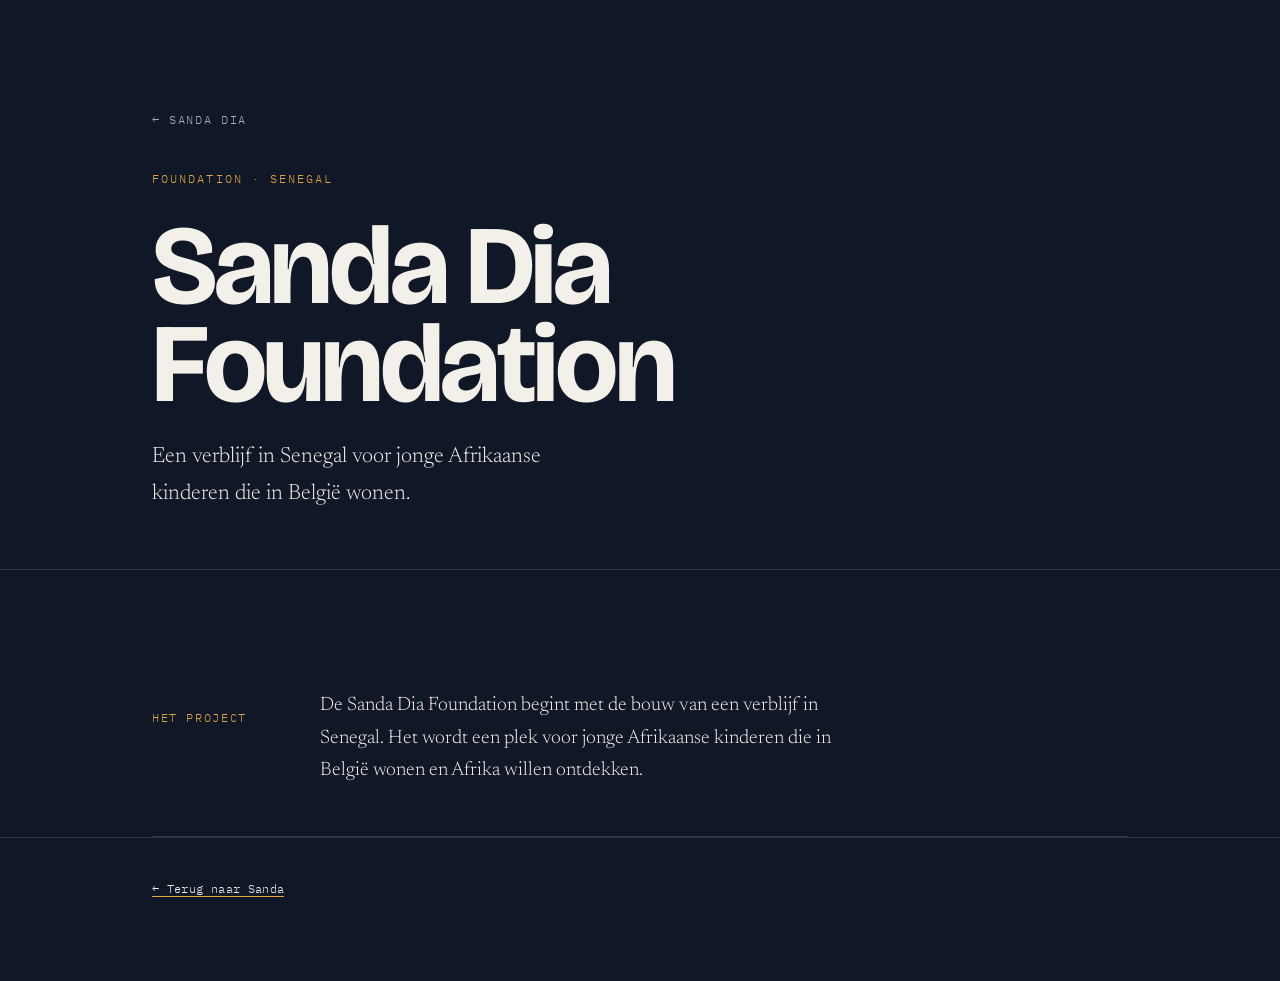
==== foundation.html @ f2f9f0df "Add Sanda Dia Foundation page with its own Drive gallery New foundation.html introduces the foundati" ====
<!DOCTYPE html>
<html lang="nl">
<head>
<meta charset="utf-8">
<meta name="viewport" content="width=device-width, initial-scale=1">
<title>Sanda Dia Foundation</title>
<meta name="description" content="De Sanda Dia Foundation bouwt een verblijf in Senegal voor jonge Afrikaanse kinderen die in België wonen.">
<link rel="preconnect" href="https://fonts.googleapis.com">
<link rel="preconnect" href="https://fonts.gstatic.com" crossorigin>
<link href="https://fonts.googleapis.com/css2?family=Bricolage+Grotesque:opsz,wght@12..96,500;12..96,700&family=Newsreader:ital,opsz,wght@0,6..72,300;0,6..72,400;1,6..72,300&family=IBM+Plex+Mono:wght@400;500&display=swap" rel="stylesheet">
<link rel="stylesheet" href="style.css">
</head>
<body>

<header class="hero">
  <div class="wrap">
    <a class="back rise" href="index.html">&larr; Sanda Dia</a>
    <p class="eyebrow rise">Foundation &middot; Senegal</p>
    <div class="rise d1">
      <h1><span>Sanda Dia</span><span>Foundation</span></h1>
      <p class="lede">Een verblijf in Senegal voor jonge Afrikaanse kinderen die in België wonen.</p>
    </div>
  </div>
</header>

<main>
  <div class="wrap">

    <section class="block">
      <p class="marker rise">Het project</p>
      <div class="prose rise d1">
        <p>De Sanda Dia Foundation begint met de bouw van een verblijf in Senegal. Het wordt een plek voor jonge Afrikaanse kinderen die in België wonen en Afrika willen ontdekken.</p>
      </div>
    </section>

    <section class="block gallery" data-drive-folder="PASTE_FOUNDATION_FOLDER_ID" hidden>
      <p class="marker">De bouw</p>
      <div>
        <p class="gallery-intro">Foto's van het project in Senegal.</p>
        <div class="grid"></div>
      </div>
    </section>

  </div>
</main>

<footer>
  <div class="wrap">
    <p><a href="index.html">&larr; Terug naar Sanda</a></p>
  </div>
</footer>

<script src="gallery.js" defer></script>

</body>
</html>
---- style.css ----
:root{
  --night:#101726;
  --night-2:#182134;
  --ink:#F3F0E9;
  --ink-dim:#A7AFC0;
  --ochre:#E3A63C;
  --line:rgba(243,240,233,.14);
  --measure:34rem;
}

*{box-sizing:border-box;}
html{-webkit-text-size-adjust:100%;}
body{
  margin:0;
  background:var(--night);
  color:var(--ink);
  font-family:"Newsreader",Georgia,serif;
  font-weight:300;
  font-size:clamp(1.06rem,.98rem + .5vw,1.22rem);
  line-height:1.68;
  -webkit-font-smoothing:antialiased;
}

.wrap{width:100%;max-width:64rem;margin:0 auto;padding:0 1.5rem;}

/* ---------- hero ---------- */
.hero{
  padding:clamp(3rem,9vw,6.5rem) 0 clamp(2rem,5vw,3.5rem);
  border-bottom:1px solid var(--line);
}
.eyebrow{
  font-family:"IBM Plex Mono",monospace;
  font-size:.72rem;
  letter-spacing:.18em;
  text-transform:uppercase;
  color:var(--ochre);
  margin:0 0 1.75rem;
}
.hero-grid{
  display:grid;
  grid-template-columns:minmax(0,1fr);
  gap:clamp(2rem,5vw,3.5rem);
  align-items:end;
}
@media (min-width:52rem){
  .hero-grid{grid-template-columns:1.35fr .85fr;}
}

h1{
  font-family:"Bricolage Grotesque",system-ui,sans-serif;
  font-weight:700;
  font-size:clamp(3.2rem,12vw,7rem);
  line-height:.88;
  letter-spacing:-.03em;
  margin:0;
}
h1 span{display:block;}
.lifespan{
  font-family:"IBM Plex Mono",monospace;
  font-size:.95rem;
  letter-spacing:.06em;
  color:var(--ink-dim);
  margin:1.4rem 0 0;
}
.lede{
  margin:1.6rem 0 0;
  max-width:26rem;
  font-size:1.12em;
  color:var(--ink);
}

/* ---------- portrait ---------- */
figure{margin:0;}
.portrait{
  aspect-ratio:4/5;
  width:100%;
  background:var(--night-2);
  border:1px solid var(--line);
  display:flex;
  align-items:center;
  justify-content:center;
  text-align:center;
  padding:1.5rem;
  overflow:hidden;
}
.portrait img{width:100%;height:100%;object-fit:cover;object-position:55% 38%;display:block;}

.tall{
  margin:0 auto;
  max-width:24rem;
}
.tall .frame{
  aspect-ratio:3/4;
  width:100%;
  background:var(--night-2);
  border:1px solid var(--line);
  overflow:hidden;
}
.tall img{width:100%;height:100%;object-fit:cover;object-position:50% 30%;display:block;}
.tall figcaption{text-align:center;}

.wide{
  margin:clamp(2rem,5vw,3rem) 0 0;
}
.wide .frame{
  aspect-ratio:16/9;
  width:100%;
  background:var(--night-2);
  border:1px solid var(--line);
  overflow:hidden;
}
.wide img{width:100%;height:100%;object-fit:cover;object-position:62% 45%;display:block;}
.portrait .slot{
  font-family:"IBM Plex Mono",monospace;
  font-size:.72rem;
  line-height:1.7;
  letter-spacing:.04em;
  color:var(--ink-dim);
}
figcaption{
  font-family:"IBM Plex Mono",monospace;
  font-size:.7rem;
  letter-spacing:.05em;
  color:var(--ink-dim);
  margin-top:.75rem;
}

/* ---------- body text ---------- */
main{padding:clamp(2.5rem,7vw,4.5rem) 0 0;}
.prose{max-width:var(--measure);}
.prose p{margin:0 0 1.5em;}
.prose p:last-child{margin-bottom:0;}

.block{
  display:grid;
  grid-template-columns:minmax(0,1fr);
  gap:.75rem 2.5rem;
  padding:clamp(2rem,5vw,3rem) 0;
  border-bottom:1px solid var(--line);
}
@media (min-width:52rem){
  .block{grid-template-columns:8rem minmax(0,1fr);}
}
.marker{
  font-family:"IBM Plex Mono",monospace;
  font-size:.72rem;
  letter-spacing:.14em;
  text-transform:uppercase;
  color:var(--ochre);
  padding-top:.6em;
}

/* ---------- drive gallery ---------- */
.gallery[hidden]{display:none;}
.gallery-intro{margin:0 0 1.5rem;color:var(--ink-dim);}
.grid{columns:2;column-gap:.75rem;}
@media (min-width:40rem){ .grid{columns:3;column-gap:1rem;} }
.grid figure{break-inside:avoid;margin:0 0 .75rem;}
.grid button{
  all:unset;display:block;width:100%;cursor:zoom-in;
  background:var(--night-2);border:1px solid var(--line);
}
.grid button:focus-visible{outline:2px solid var(--ochre);outline-offset:3px;}
.grid img{display:block;width:100%;height:auto;opacity:0;transition:opacity .6s ease;}
.grid img.loaded{opacity:1;}
.grid figcaption{margin-top:.4rem;}

.viewer{
  border:0;padding:0;margin:auto;background:transparent;
  max-width:100vw;max-height:100dvh;
}
.viewer::backdrop{background:rgba(8,12,20,.94);}
.viewer img{display:block;max-width:94vw;max-height:88dvh;width:auto;height:auto;margin:0 auto;}
.viewer p{
  font-family:"IBM Plex Mono",monospace;font-size:.72rem;letter-spacing:.05em;
  color:var(--ink-dim);text-align:center;margin:.75rem 1rem 0;
}
.viewer button{
  position:fixed;top:.75rem;right:.75rem;
  font:500 .75rem "IBM Plex Mono",monospace;letter-spacing:.1em;text-transform:uppercase;
  color:var(--ink);background:var(--night-2);border:1px solid var(--line);
  padding:.6rem .9rem;cursor:pointer;
}

/* ---------- closing ---------- */
.closing{
  padding:clamp(3rem,8vw,5.5rem) 0;
  text-align:center;
}
.closing p{
  font-family:"Bricolage Grotesque",system-ui,sans-serif;
  font-weight:500;
  font-size:clamp(1.4rem,4.5vw,2.1rem);
  line-height:1.3;
  letter-spacing:-.015em;
  max-width:30rem;
  margin:0 auto;
  text-wrap:balance;
}

footer{
  border-top:1px solid var(--line);
  padding:2.5rem 0 4rem;
  font-family:"IBM Plex Mono",monospace;
  font-size:.74rem;
  line-height:1.9;
  letter-spacing:.03em;
  color:var(--ink-dim);
}
footer p{margin:0 0 1rem;max-width:34rem;}
footer a{color:var(--ink);text-decoration:none;border-bottom:1px solid var(--ochre);}
footer a:hover{color:var(--ochre);}
a:focus-visible,:focus-visible{outline:2px solid var(--ochre);outline-offset:3px;}

/* ---------- motion ---------- */
.rise{opacity:0;transform:translateY(14px);animation:rise .9s cubic-bezier(.2,.7,.3,1) forwards;}
.rise:nth-child(2){animation-delay:.1s;}
.d1{animation-delay:.08s;} .d2{animation-delay:.16s;} .d3{animation-delay:.24s;}
@keyframes rise{to{opacity:1;transform:none;}}
@media (prefers-reduced-motion:reduce){
  .rise{animation:none;opacity:1;transform:none;}
}

/* ---------- links between pages ---------- */
.back{
  display:inline-block;
  font-family:"IBM Plex Mono",monospace;
  font-size:.72rem;
  letter-spacing:.14em;
  text-transform:uppercase;
  color:var(--ink-dim);
  text-decoration:none;
  margin:0 0 2.5rem;
}
.back:hover{color:var(--ochre);}

.cta{padding:0 0 clamp(3rem,8vw,5rem);}
.cta a{
  display:block;
  max-width:34rem;
  margin:0 auto;
  padding:1.5rem 1.6rem;
  border:1px solid var(--line);
  border-left:3px solid var(--ochre);
  background:var(--night-2);
  color:var(--ink);
  text-decoration:none;
  transition:border-color .2s ease;
}
.cta a:hover{border-color:var(--ochre);}
.cta .cta-title{
  display:block;
  font-family:"Bricolage Grotesque",system-ui,sans-serif;
  font-weight:700;
  font-size:1.5rem;
  letter-spacing:-.015em;
  line-height:1.2;
}
.cta .cta-text{display:block;margin-top:.4rem;color:var(--ink-dim);}
.cta .cta-go{
  display:block;
  margin-top:1rem;
  font-family:"IBM Plex Mono",monospace;
  font-size:.72rem;
  letter-spacing:.14em;
  text-transform:uppercase;
  color:var(--ochre);
}
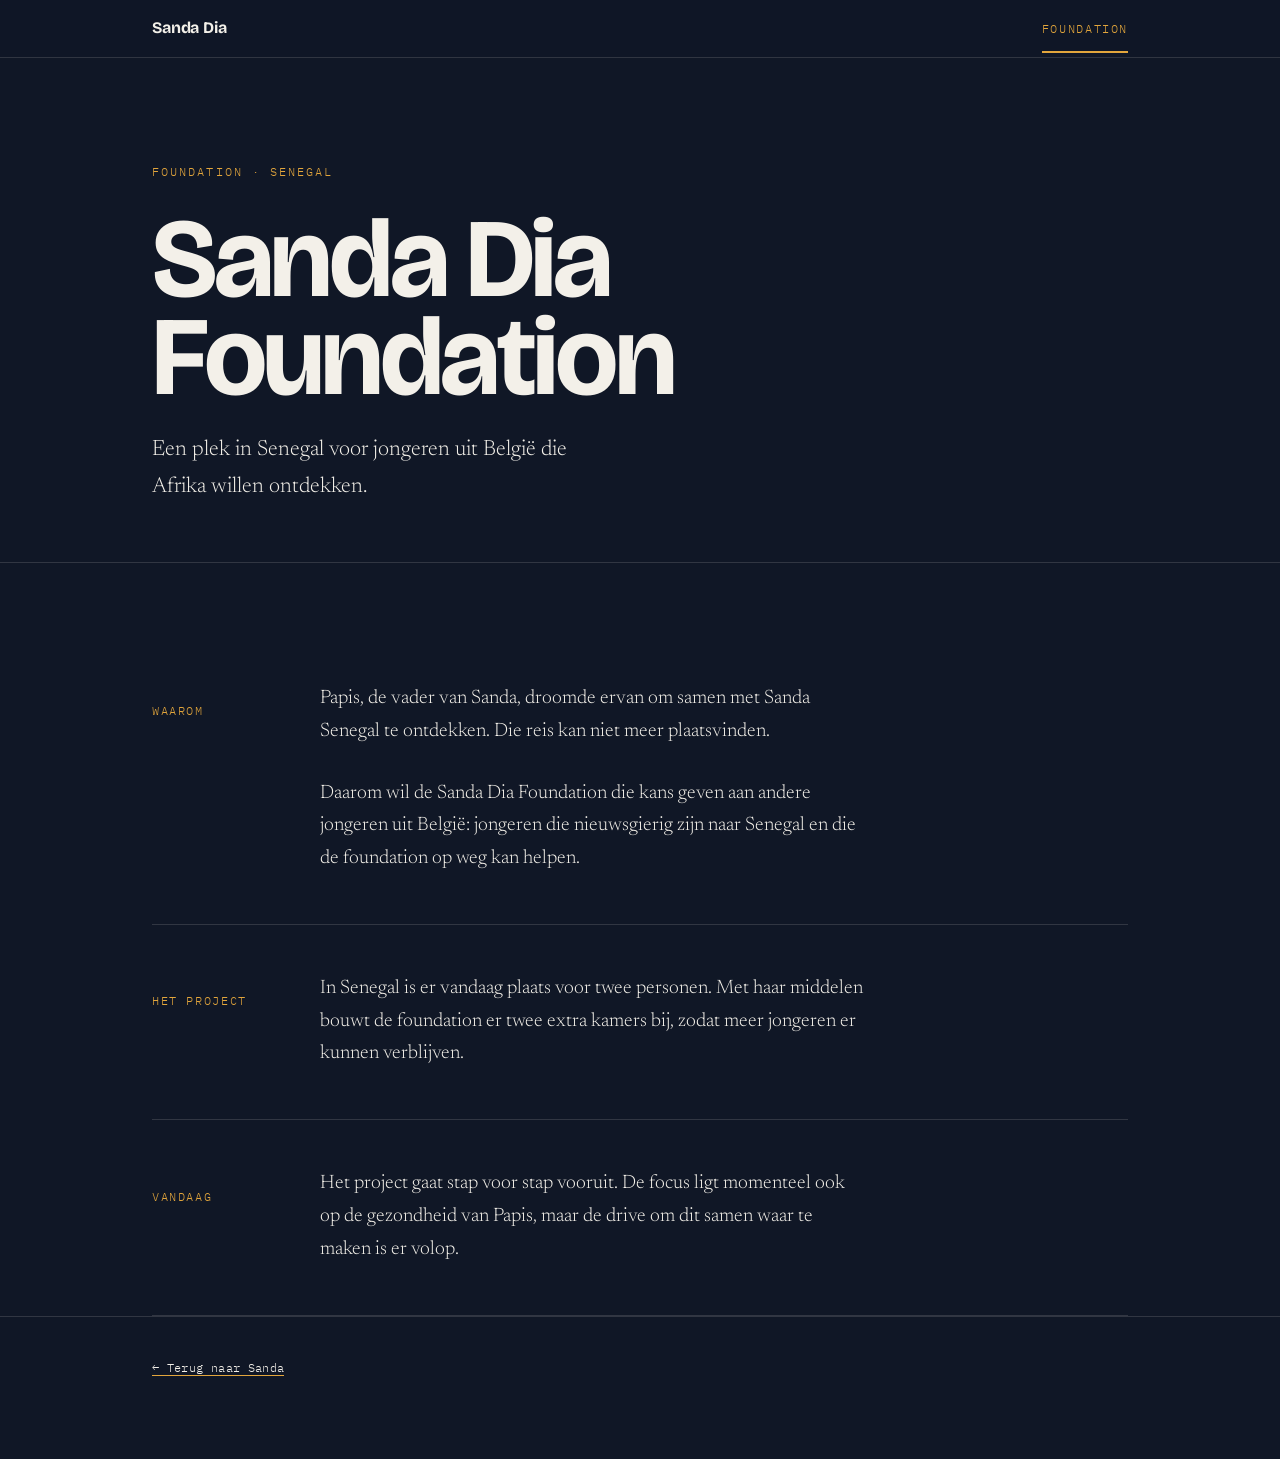
==== commit 1659bb53: "Add top nav bar and expand the foundation text Both pages get a sticky nav bar (Sanda Dia / Foundati" ====
--- a/foundation.html
+++ b/foundation.html
@@ -4,7 +4,7 @@
 <meta charset="utf-8">
 <meta name="viewport" content="width=device-width, initial-scale=1">
 <title>Sanda Dia Foundation</title>
-<meta name="description" content="De Sanda Dia Foundation bouwt een verblijf in Senegal voor jonge Afrikaanse kinderen die in België wonen.">
+<meta name="description" content="De Sanda Dia Foundation bouwt in Senegal een plek voor jongeren uit België die Afrika willen ontdekken.">
 <link rel="preconnect" href="https://fonts.googleapis.com">
 <link rel="preconnect" href="https://fonts.gstatic.com" crossorigin>
 <link href="https://fonts.googleapis.com/css2?family=Bricolage+Grotesque:opsz,wght@12..96,500;12..96,700&family=Newsreader:ital,opsz,wght@0,6..72,300;0,6..72,400;1,6..72,300&family=IBM+Plex+Mono:wght@400;500&display=swap" rel="stylesheet">
@@ -12,13 +12,19 @@
 </head>
 <body>
 
+<nav class="topnav" aria-label="Hoofdmenu">
+  <div class="wrap">
+    <a class="topnav-home" href="index.html">Sanda Dia</a>
+    <a href="foundation.html" aria-current="page">Foundation</a>
+  </div>
+</nav>
+
 <header class="hero">
   <div class="wrap">
-    <a class="back rise" href="index.html">&larr; Sanda Dia</a>
     <p class="eyebrow rise">Foundation &middot; Senegal</p>
     <div class="rise d1">
       <h1><span>Sanda Dia</span><span>Foundation</span></h1>
-      <p class="lede">Een verblijf in Senegal voor jonge Afrikaanse kinderen die in België wonen.</p>
+      <p class="lede">Een plek in Senegal voor jongeren uit België die Afrika willen ontdekken.</p>
     </div>
   </div>
 </header>
@@ -27,16 +33,31 @@
   <div class="wrap">
 
     <section class="block">
-      <p class="marker rise">Het project</p>
+      <p class="marker rise">Waarom</p>
       <div class="prose rise d1">
-        <p>De Sanda Dia Foundation begint met de bouw van een verblijf in Senegal. Het wordt een plek voor jonge Afrikaanse kinderen die in België wonen en Afrika willen ontdekken.</p>
+        <p>Papis, de vader van Sanda, droomde ervan om samen met Sanda Senegal te ontdekken. Die reis kan niet meer plaatsvinden.</p>
+        <p>Daarom wil de Sanda Dia Foundation die kans geven aan andere jongeren uit België: jongeren die nieuwsgierig zijn naar Senegal en die de foundation op weg kan helpen.</p>
       </div>
     </section>
 
-    <section class="block gallery" data-drive-folder="PASTE_FOUNDATION_FOLDER_ID" hidden>
+    <section class="block">
+      <p class="marker rise">Het project</p>
+      <div class="prose rise d1">
+        <p>In Senegal is er vandaag plaats voor twee personen. Met haar middelen bouwt de foundation er twee extra kamers bij, zodat meer jongeren er kunnen verblijven.</p>
+      </div>
+    </section>
+
+    <section class="block">
+      <p class="marker rise">Vandaag</p>
+      <div class="prose rise d1">
+        <p>Het project gaat stap voor stap vooruit. De focus ligt momenteel ook op de gezondheid van Papis, maar de drive om dit samen waar te maken is er volop.</p>
+      </div>
+    </section>
+
+    <section class="block gallery" data-drive-folder="1SiFNjQ9mHRdMCIzdG6UZR1JFjH1WrNEJ" hidden>
       <p class="marker">De bouw</p>
       <div>
-        <p class="gallery-intro">Foto's van het project in Senegal.</p>
+        <p class="gallery-intro">Foto's en video's van het project in Senegal.</p>
         <div class="grid"></div>
       </div>
     </section>
@@ -50,6 +71,7 @@
   </div>
 </footer>
 
+<script src="config.js" defer></script>
 <script src="gallery.js" defer></script>
 
 </body>
--- a/style.css
+++ b/style.css
@@ -164,6 +164,23 @@
 .grid img{display:block;width:100%;height:auto;opacity:0;transition:opacity .6s ease;}
 .grid img.loaded{opacity:1;}
 .grid figcaption{margin-top:.4rem;}
+.grid button.is-video{position:relative;}
+.grid button.no-thumb{aspect-ratio:16/9;}
+.play{
+  position:absolute;top:50%;left:50%;
+  width:3.25rem;height:3.25rem;margin:-1.625rem 0 0 -1.625rem;
+  border-radius:50%;
+  background:rgba(16,23,38,.72);
+  border:1px solid rgba(243,240,233,.5);
+  transition:background .2s ease;
+}
+.play::after{
+  content:"";position:absolute;top:50%;left:54%;
+  transform:translate(-50%,-50%);
+  border-style:solid;border-width:.6rem 0 .6rem 1rem;
+  border-color:transparent transparent transparent var(--ink);
+}
+.grid button.is-video:hover .play{background:var(--ochre);}
 
 .viewer{
   border:0;padding:0;margin:auto;background:transparent;
@@ -171,6 +188,7 @@
 }
 .viewer::backdrop{background:rgba(8,12,20,.94);}
 .viewer img{display:block;max-width:94vw;max-height:88dvh;width:auto;height:auto;margin:0 auto;}
+.viewer iframe{display:block;max-width:94vw;border:0;margin:0 auto;background:#000;}
 .viewer p{
   font-family:"IBM Plex Mono",monospace;font-size:.72rem;letter-spacing:.05em;
   color:var(--ink-dim);text-align:center;margin:.75rem 1rem 0;
@@ -221,48 +239,32 @@
   .rise{animation:none;opacity:1;transform:none;}
 }
 
-/* ---------- links between pages ---------- */
-.back{
-  display:inline-block;
+/* ---------- nav bar ---------- */
+.topnav{
+  position:sticky;top:0;z-index:10;
+  background:rgba(16,23,38,.92);
+  -webkit-backdrop-filter:blur(8px);backdrop-filter:blur(8px);
+  border-bottom:1px solid var(--line);
+}
+.topnav .wrap{display:flex;align-items:center;justify-content:space-between;gap:1rem;}
+.topnav a{
+  display:block;
+  padding:.95rem 0;
   font-family:"IBM Plex Mono",monospace;
   font-size:.72rem;
   letter-spacing:.14em;
   text-transform:uppercase;
   color:var(--ink-dim);
   text-decoration:none;
-  margin:0 0 2.5rem;
-}
-.back:hover{color:var(--ochre);}
-
-.cta{padding:0 0 clamp(3rem,8vw,5rem);}
-.cta a{
-  display:block;
-  max-width:34rem;
-  margin:0 auto;
-  padding:1.5rem 1.6rem;
-  border:1px solid var(--line);
-  border-left:3px solid var(--ochre);
-  background:var(--night-2);
-  color:var(--ink);
-  text-decoration:none;
-  transition:border-color .2s ease;
-}
-.cta a:hover{border-color:var(--ochre);}
-.cta .cta-title{
-  display:block;
+  transition:color .2s ease;
+}
+.topnav .topnav-home{
   font-family:"Bricolage Grotesque",system-ui,sans-serif;
   font-weight:700;
-  font-size:1.5rem;
-  letter-spacing:-.015em;
-  line-height:1.2;
-}
-.cta .cta-text{display:block;margin-top:.4rem;color:var(--ink-dim);}
-.cta .cta-go{
-  display:block;
-  margin-top:1rem;
-  font-family:"IBM Plex Mono",monospace;
-  font-size:.72rem;
-  letter-spacing:.14em;
-  text-transform:uppercase;
-  color:var(--ochre);
-}
+  font-size:1rem;
+  letter-spacing:-.01em;
+  text-transform:none;
+  color:var(--ink);
+}
+.topnav a:hover,.topnav a[aria-current="page"]{color:var(--ochre);}
+.topnav a[aria-current="page"]:not(.topnav-home){box-shadow:inset 0 -2px 0 var(--ochre);}
